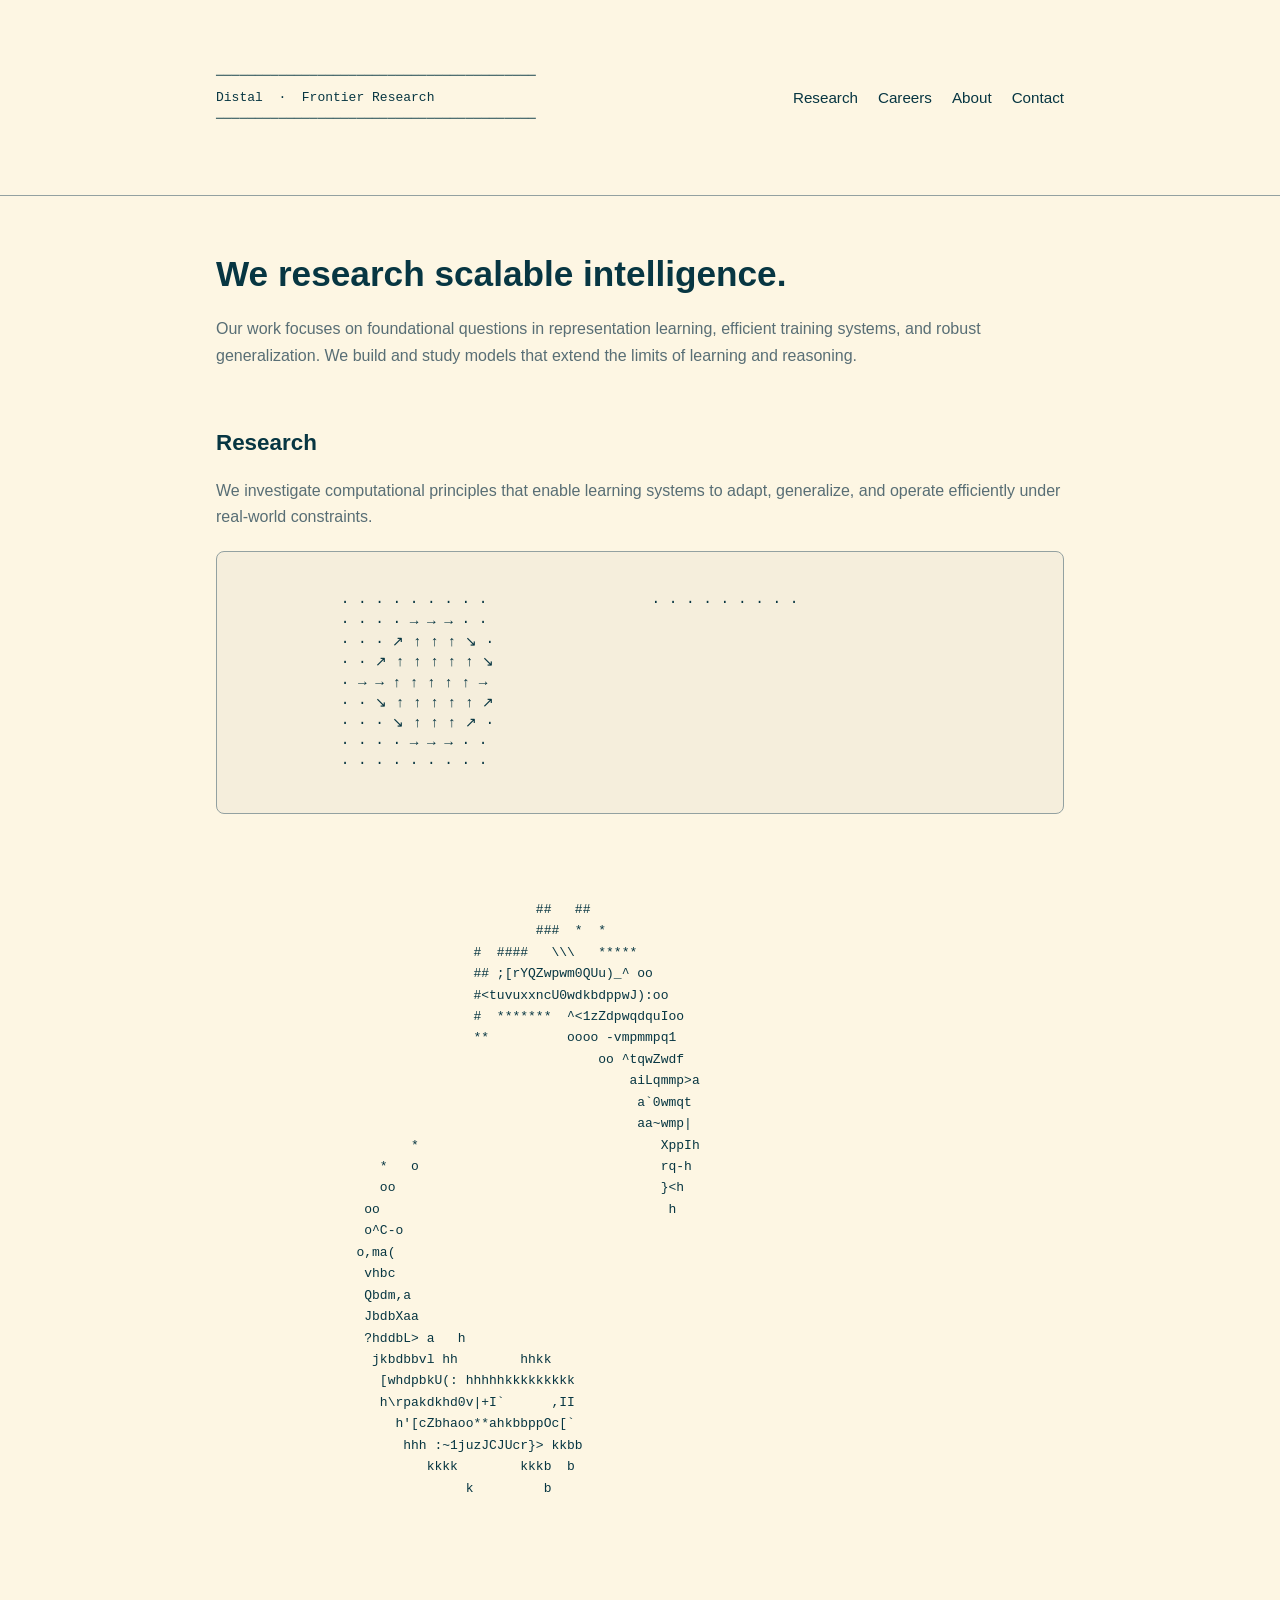
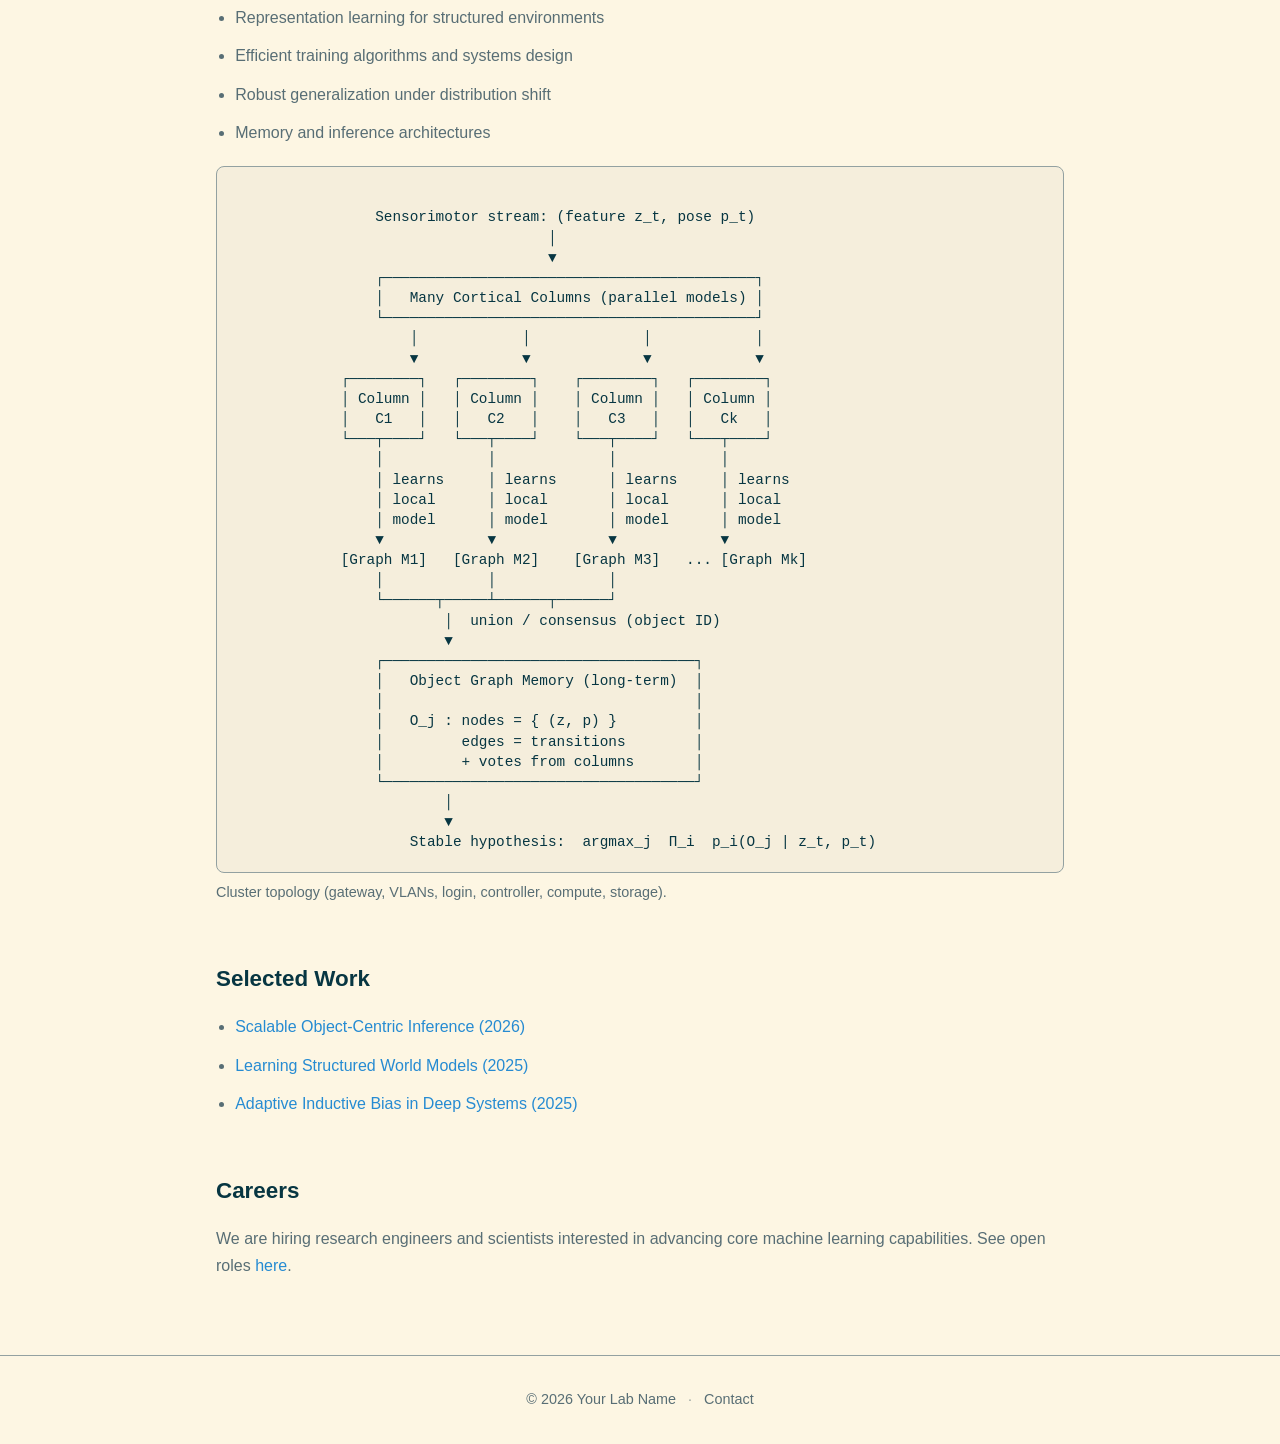
==== public/index.html @ a8e33514 "Initial commit" ====
<!DOCTYPE html>
<html lang="en">
<head>
  <meta charset="UTF-8" />
  <meta name="viewport" content="width=device-width, initial-scale=1.0" />

  <title>Your Lab Name</title>
  <meta name="description" content="We research scalable intelligence and foundational machine learning systems." />

  <!-- Open Graph -->
  <meta property="og:title" content="Your Lab Name" />
  <meta property="og:description" content="Frontier research in scalable intelligence." />
  <meta property="og:type" content="website" />

  <link rel="stylesheet" href="/assets/css/helios.css" />
</head>

<body>
  <a class="skip-link" href="#content">Skip to content</a>

  <header class="site-header">
    <nav class="nav" aria-label="Primary">
      <!-- <a class="brand" href="/" aria-label="Home">
        <strong>Your Lab Name</strong>
      </a> -->
        <pre class="ascii ascii-header" aria-hidden="true"><code>
─────────────────────────────────────────
Distal  ·  Frontier Research
─────────────────────────────────────────
        </code></pre>

      <div class="nav-links">
        <a href="research.html">Research</a>
        <a href="career.html">Careers</a>
        <a href="about.html">About</a>
        <a href="contact.html">Contact</a>
      </div>
    </nav>
  </header>

  <main id="content" class="container">
    <h1>We research scalable intelligence.</h1>

    <p class="lede">
      Our work focuses on foundational questions in representation learning, efficient training
      systems, and robust generalization. We build and study models that extend the limits of
      learning and reasoning.
    </p>

    <section class="section" aria-labelledby="research">
      <h2 id="research">Research</h2>
      <p>
        We investigate computational principles that enable learning systems to adapt, generalize,
        and operate efficiently under real-world constraints.
      </p>

      <figure class="ascii">
        <pre aria-label="Gradient matrix"><code>
            · · · · · · · · ·                   · · · · · · · · ·
            · · · · → → → · ·
            · · · ↗ ↑ ↑ ↑ ↘ ·
            · · ↗ ↑ ↑ ↑ ↑ ↑ ↘
            · → → ↑ ↑ ↑ ↑ ↑ →
            · · ↘ ↑ ↑ ↑ ↑ ↑ ↗
            · · · ↘ ↑ ↑ ↑ ↗ ·
            · · · · → → → · ·
            · · · · · · · · ·
        </code></pre>
      </figure>

      <pre id="ascii-player" class="ascii ascii-anim"></pre>

<script src="/assets/js/ascii-player.js"></script>

      <ul class="list">
        <li>Representation learning for structured environments</li>
        <li>Efficient training algorithms and systems design</li>
        <li>Robust generalization under distribution shift</li>
        <li>Memory and inference architectures</li>
      </ul>

      <figure class="ascii">
        <pre aria-label="Cluster network diagram"><code>
                Sensorimotor stream: (feature z_t, pose p_t)
                                    │
                                    ▼
                ┌───────────────────────────────────────────┐
                │   Many Cortical Columns (parallel models) │
                └───────────────────────────────────────────┘
                    │            │             │            │
                    ▼            ▼             ▼            ▼
            ┌────────┐   ┌────────┐    ┌────────┐   ┌────────┐
            │ Column │   │ Column │    │ Column │   │ Column │
            │   C1   │   │   C2   │    │   C3   │   │   Ck   │
            └───┬────┘   └───┬────┘    └───┬────┘   └───┬────┘
                │            │             │            │
                │ learns     │ learns      │ learns     │ learns
                │ local      │ local       │ local      │ local
                │ model      │ model       │ model      │ model
                ▼            ▼             ▼            ▼
            [Graph M1]   [Graph M2]    [Graph M3]   ... [Graph Mk]
                │            │             │
                └──────┬─────┴──────┬──────┘
                        │  union / consensus (object ID)
                        ▼
                ┌────────────────────────────────────┐
                │   Object Graph Memory (long-term)  │
                │                                    │
                │   O_j : nodes = { (z, p) }         │
                │         edges = transitions        │
                │         + votes from columns       │
                └────────────────────────────────────┘
                        │
                        ▼
                    Stable hypothesis:  argmax_j  Π_i  p_i(O_j | z_t, p_t)        </code></pre>
        <figcaption>Cluster topology (gateway, VLANs, login, controller, compute, storage).</figcaption>
        </figure>
    </section>

    <section class="section" aria-labelledby="work">
      <h2 id="work">Selected Work</h2>

      <ul class="list">
        <li><a href="#">Scalable Object-Centric Inference (2026)</a></li>
        <li><a href="#">Learning Structured World Models (2025)</a></li>
        <li><a href="#">Adaptive Inductive Bias in Deep Systems (2025)</a></li>
      </ul>
    </section>

    <section class="section" aria-labelledby="careers">
      <h2 id="careers">Careers</h2>
      <p>
        We are hiring research engineers and scientists interested in advancing core machine
        learning capabilities. See open roles <a href="/careers/">here</a>.
      </p>
    </section>
  </main>

  <footer class="site-footer">
    <div class="container footer-inner">
      <span>© 2026 Your Lab Name</span>
      <span class="dot" aria-hidden="true">·</span>
      <a href="/contact/">Contact</a>
    </div>
  </footer>
</body>
</html>
---- assets/css/helios.css ----
@import url("./themes/helios/tokens.css");
@import url("./core/base.css");
@import url("./core/layout.css");
@import url("./core/components.css");
@import url("./themes/helios/overrides.css");
@import url("./core/pages/home.css");
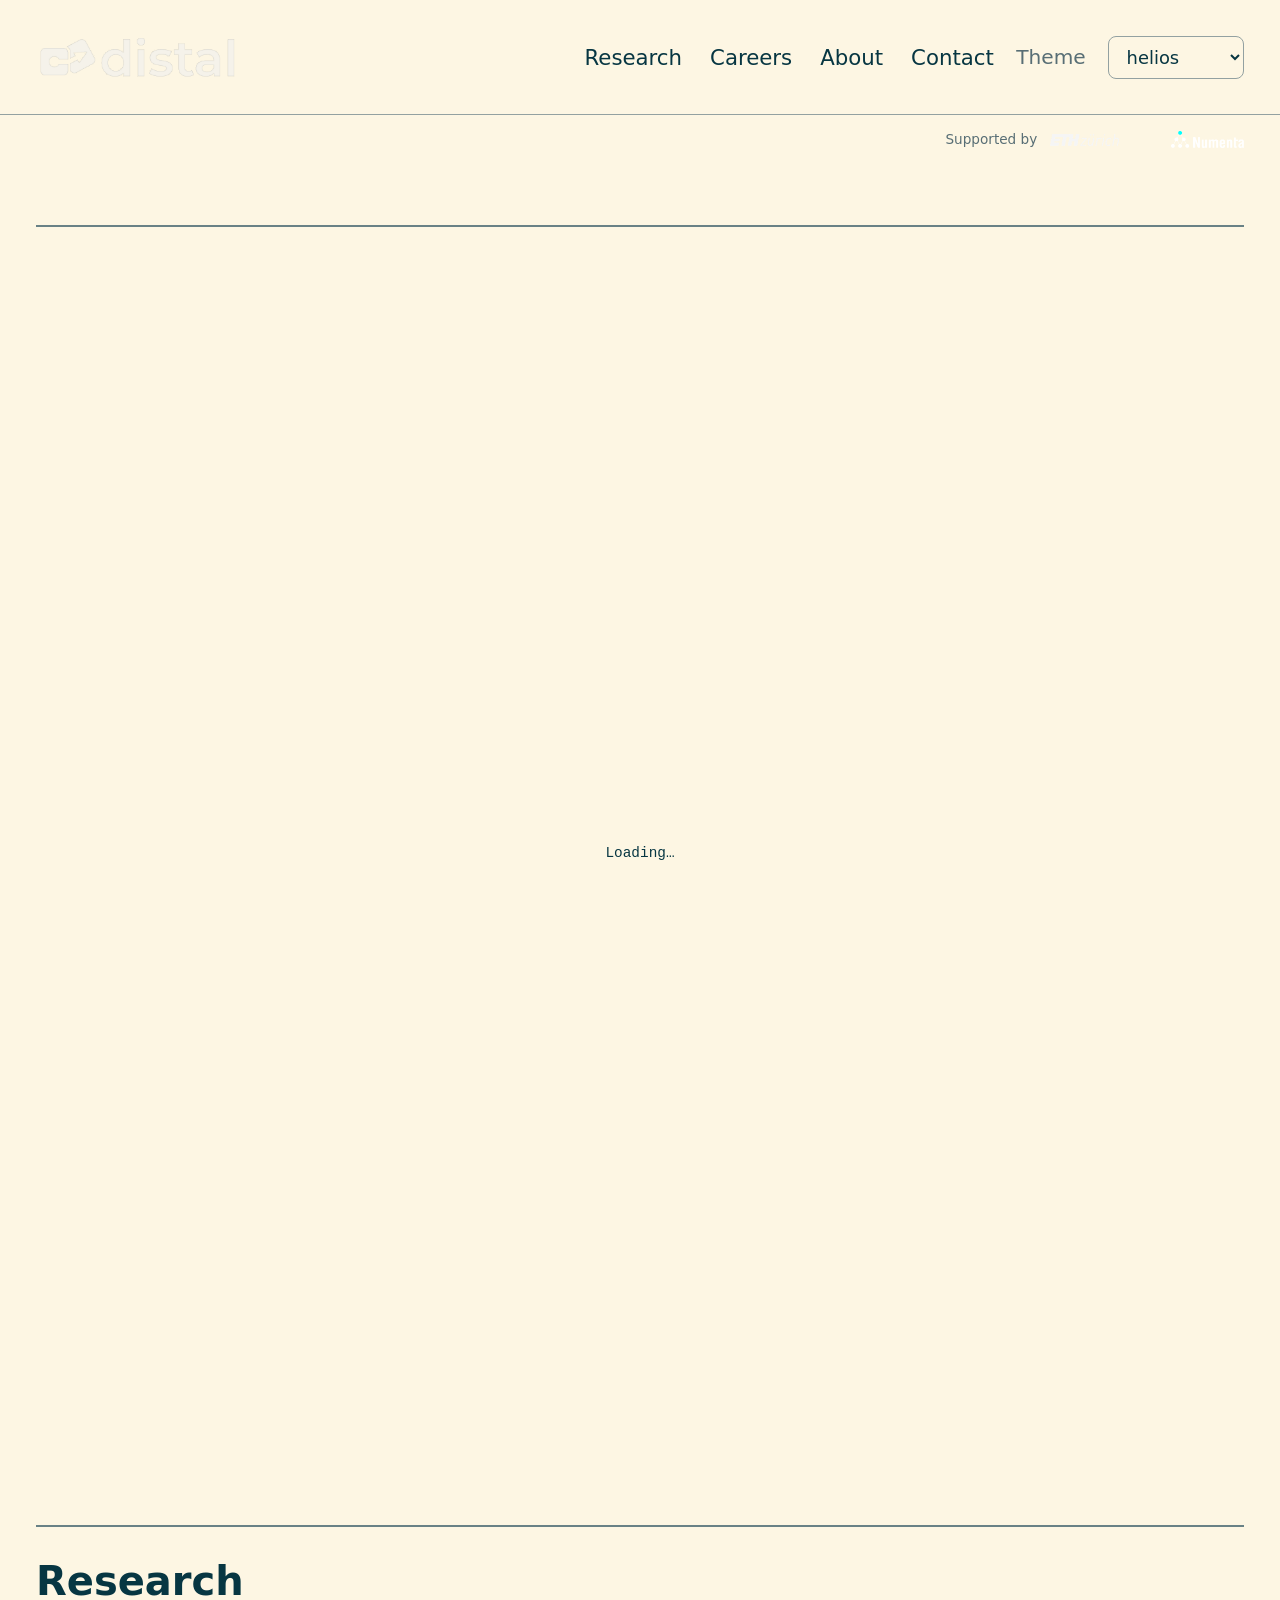
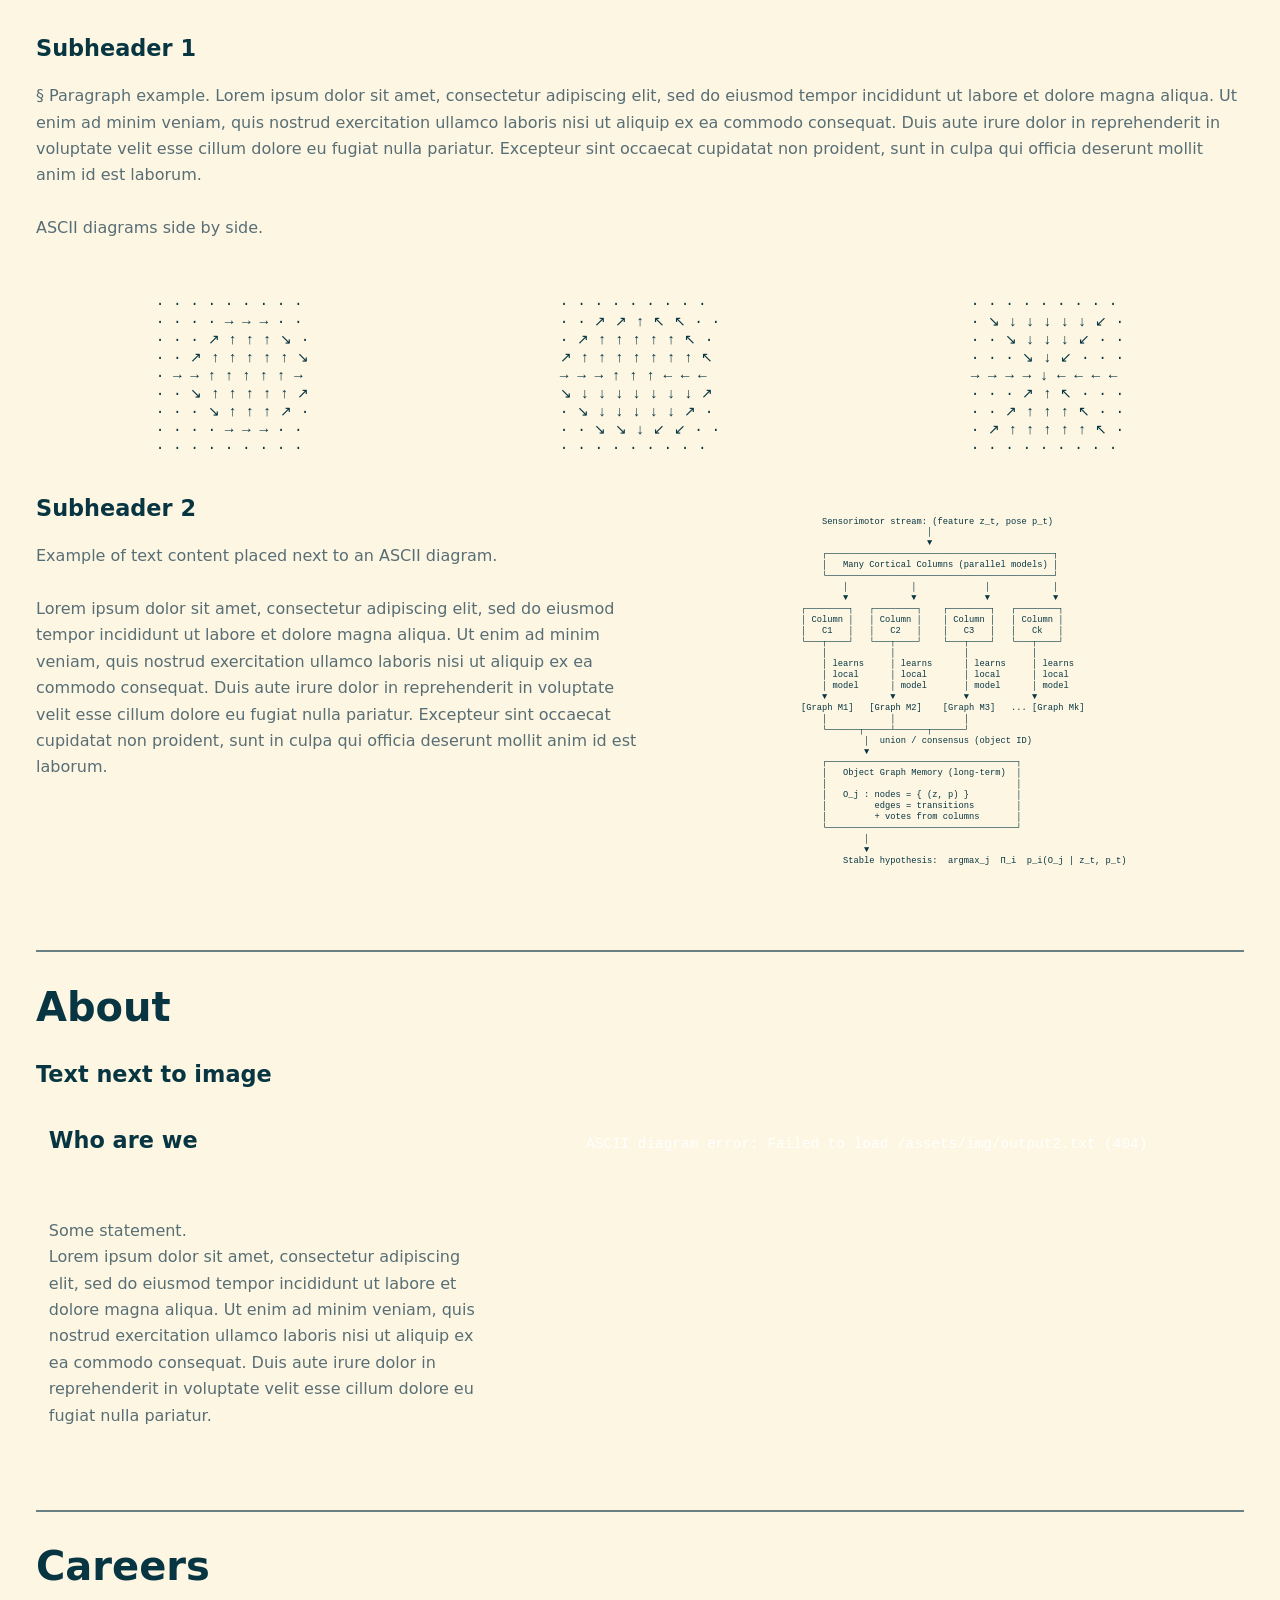
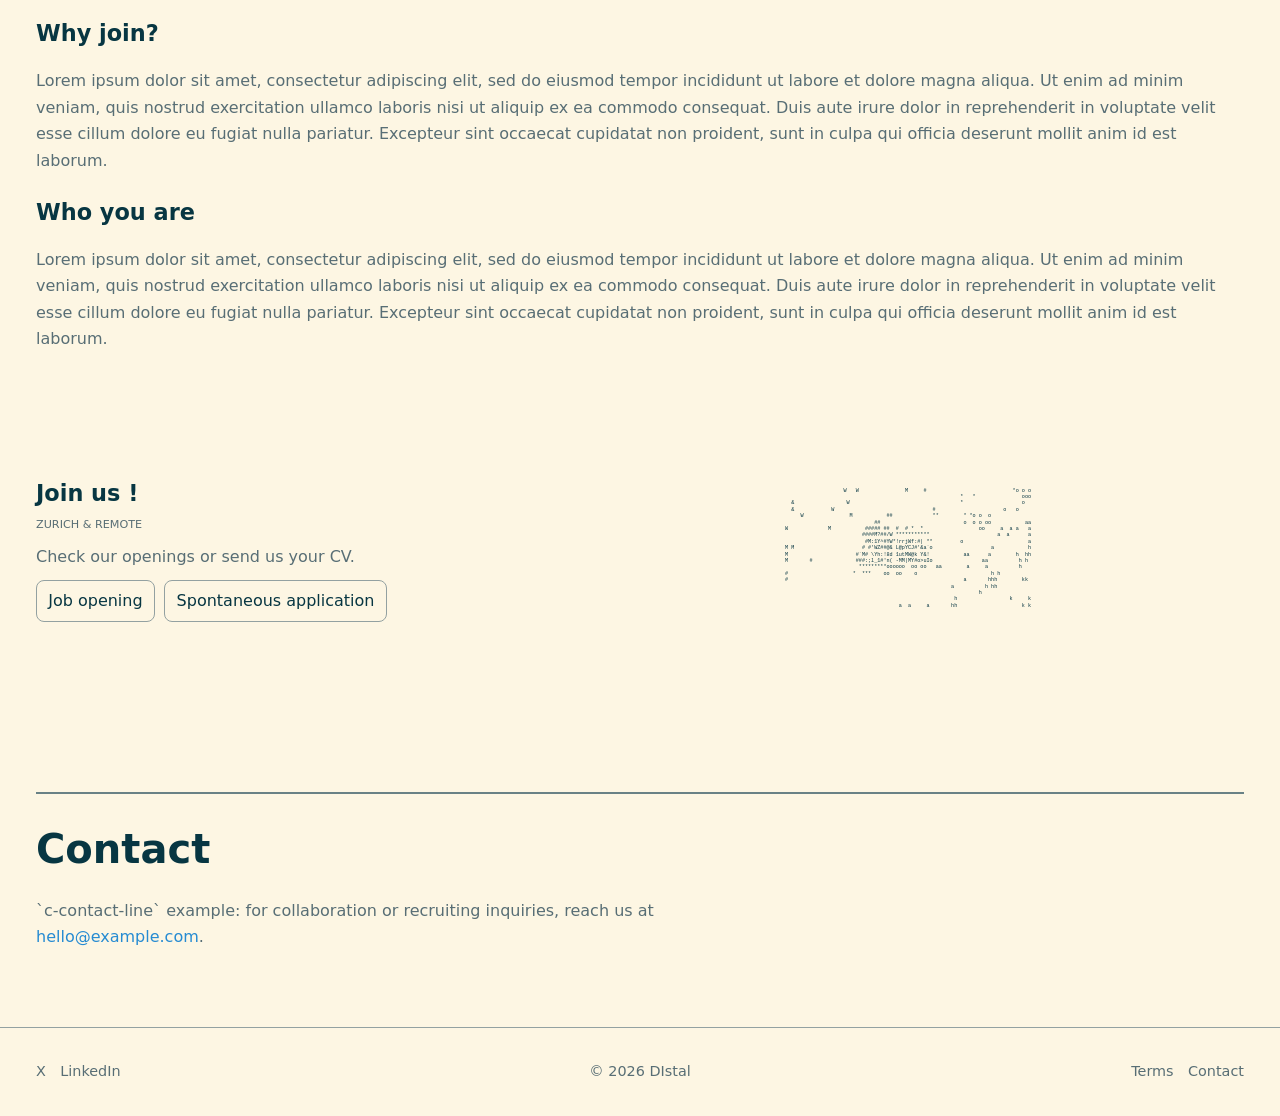
==== commit c5dc08c7: "Ready to populate" ====
--- a/public/index.html
+++ b/public/index.html
@@ -1,86 +1,153 @@
-<!DOCTYPE html>
+
+<!doctype html>
 <html lang="en">
 <head>
-  <meta charset="UTF-8" />
-  <meta name="viewport" content="width=device-width, initial-scale=1.0" />
+  <meta charset="utf-8" />
+  <meta name="viewport" content="width=device-width, initial-scale=1" />
 
   <title>Your Lab Name</title>
-  <meta name="description" content="We research scalable intelligence and foundational machine learning systems." />
-
-  <!-- Open Graph -->
+  <meta name="description" content="Frontier research in scalable intelligence." />
+
   <meta property="og:title" content="Your Lab Name" />
   <meta property="og:description" content="Frontier research in scalable intelligence." />
   <meta property="og:type" content="website" />
-
-  <link rel="stylesheet" href="/assets/css/helios.css" />
+  <link rel="icon" type="image/png" href="/assets/img/logo.png" />
+
+  <!-- Theme entrypoint (swapped by JS) -->
+  <link id="theme-css" rel="stylesheet" href="/assets/css/helios.css" />
 </head>
 
-<body>
+<body class="page page-home">
+  <!-- Scroll progress -->
+  <div id="progress" class="progress" aria-hidden="true"></div>
+
   <a class="skip-link" href="#content">Skip to content</a>
 
   <header class="site-header">
     <nav class="nav" aria-label="Primary">
-      <!-- <a class="brand" href="/" aria-label="Home">
-        <strong>Your Lab Name</strong>
-      </a> -->
-        <pre class="ascii ascii-header" aria-hidden="true"><code>
-─────────────────────────────────────────
-Distal  ·  Frontier Research
-─────────────────────────────────────────
-        </code></pre>
-
-      <div class="nav-links">
-        <a href="research.html">Research</a>
-        <a href="career.html">Careers</a>
-        <a href="about.html">About</a>
-        <a href="contact.html">Contact</a>
+      <a class="brand" href="./index.html" aria-label="Home">
+        <img class="brand-logo" src="/assets/img/name_logo.png" alt="Your Lab Name" />
+      </a>
+
+      <button class="nav-toggle" type="button" aria-expanded="false" aria-label="Toggle menu">
+        <span class="nav-toggle-icon" aria-hidden="true"></span>
+      </button>
+
+      <div class="nav-actions">
+        <div class="nav-links">
+          <a href="#research">Research</a>
+          <a href="#careers">Careers</a>
+          <a href="#about">About</a>
+          <a href="#contact">Contact</a>
+        </div>
+
+        <!-- Theme toggle -->
+        <label class="theme-label" for="theme-select">Theme</label>
+        <select id="theme-select" class="theme-select" aria-label="Select theme">
+          <option value="retro">retro</option>
+          <option value="modern">modern</option>
+          <option value="terminal">terminal</option>
+          <option value="academic">academic</option>
+          <option value="brutalist">brutalist</option>
+          <option value="noir">noir</option>
+          <option value="helios">helios</option>
+          <option value="nord">nord</option>
+        </select>
       </div>
     </nav>
   </header>
 
   <main id="content" class="container">
-    <h1>We research scalable intelligence.</h1>
-
-    <p class="lede">
-      Our work focuses on foundational questions in representation learning, efficient training
-      systems, and robust generalization. We build and study models that extend the limits of
-      learning and reasoning.
-    </p>
+    <section class="section c-support-banner" aria-label="Supporters">
+      <p>Supported by</p>
+      <div class="c-logo-row">
+        <img class="c-logo-item" src="/assets/img/ethz-logo.png" alt="ETH Zurich" />
+        <img class="c-logo-item" src="/assets/img/numenta-logo.png" alt="Numenta" />
+      </div>
+    </section>
+
+    <section class="section" aria-label="ASCII animation">
+      <pre
+        id="ascii-player"
+        class="c-ascii-anim"
+        aria-label="ASCII animation"
+        data-ascii-player
+        data-crop-trim="true"
+        data-frame-path="/assets/animation/ascii/"
+        data-prefix="frame_"
+        data-ext=".txt"
+        data-pad="4"
+        data-start="1"
+        data-total="300"
+        data-fps="30"
+        data-preload="true"
+      ><code>Loading…</code></pre>
+    </section>
 
     <section class="section" aria-labelledby="research">
       <h2 id="research">Research</h2>
-      <p>
-        We investigate computational principles that enable learning systems to adapt, generalize,
-        and operate efficiently under real-world constraints.
+      <h3 id="research">Subheader 1</h3>
+      <p>§
+        Paragraph example. Lorem ipsum dolor sit amet, consectetur adipiscing elit, sed do eiusmod tempor incididunt ut labore et dolore magna aliqua. Ut enim ad minim veniam, quis nostrud exercitation ullamco laboris nisi ut aliquip ex ea commodo consequat. Duis aute irure dolor in reprehenderit in voluptate velit esse cillum dolore eu fugiat nulla pariatur. Excepteur sint occaecat cupidatat non proident, sunt in culpa qui officia deserunt mollit anim id est laborum.
+        <br>
+        <br>
+        ASCII diagrams side by side.
       </p>
 
-      <figure class="ascii">
-        <pre aria-label="Gradient matrix"><code>
-            · · · · · · · · ·                   · · · · · · · · ·
-            · · · · → → → · ·
-            · · · ↗ ↑ ↑ ↑ ↘ ·
-            · · ↗ ↑ ↑ ↑ ↑ ↑ ↘
-            · → → ↑ ↑ ↑ ↑ ↑ →
-            · · ↘ ↑ ↑ ↑ ↑ ↑ ↗
-            · · · ↘ ↑ ↑ ↑ ↗ ·
-            · · · · → → → · ·
-            · · · · · · · · ·
-        </code></pre>
-      </figure>
-
-      <pre id="ascii-player" class="ascii ascii-anim"></pre>
-
-<script src="/assets/js/ascii-player.js"></script>
-
-      <ul class="list">
-        <li>Representation learning for structured environments</li>
-        <li>Efficient training algorithms and systems design</li>
-        <li>Robust generalization under distribution shift</li>
-        <li>Memory and inference architectures</li>
-      </ul>
-
-      <figure class="ascii">
-        <pre aria-label="Cluster network diagram"><code>
+      <div class="c-graph-grid" role="list" aria-label="Gradient matrices">
+        <figure class="c-ascii-graph" role="listitem">
+          <pre aria-label="Gradient matrix 1"><code>
+· · · · · · · · ·
+· · · · → → → · ·
+· · · ↗ ↑ ↑ ↑ ↘ ·
+· · ↗ ↑ ↑ ↑ ↑ ↑ ↘
+· → → ↑ ↑ ↑ ↑ ↑ →
+· · ↘ ↑ ↑ ↑ ↑ ↑ ↗
+· · · ↘ ↑ ↑ ↑ ↗ ·
+· · · · → → → · ·
+· · · · · · · · ·
+          </code></pre>
+        </figure>
+        <figure class="c-ascii-graph" role="listitem">
+          <pre aria-label="Gradient matrix 2"><code>
+· · · · · · · · ·
+· · ↗ ↗ ↑ ↖ ↖ · ·
+· ↗ ↑ ↑ ↑ ↑ ↑ ↖ ·
+↗ ↑ ↑ ↑ ↑ ↑ ↑ ↑ ↖
+→ → → ↑ ↑ ↑ ← ← ←
+↘ ↓ ↓ ↓ ↓ ↓ ↓ ↓ ↗
+· ↘ ↓ ↓ ↓ ↓ ↓ ↗ ·
+· · ↘ ↘ ↓ ↙ ↙ · ·
+· · · · · · · · ·
+          </code></pre>
+        </figure>
+        <figure class="c-ascii-graph" role="listitem">
+          <pre aria-label="Gradient matrix 3"><code>
+· · · · · · · · ·
+· ↘ ↓ ↓ ↓ ↓ ↓ ↙ ·
+· · ↘ ↓ ↓ ↓ ↙ · ·
+· · · ↘ ↓ ↙ · · ·
+→ → → → ↓ ← ← ← ←
+· · · ↗ ↑ ↖ · · ·
+· · ↗ ↑ ↑ ↑ ↖ · ·
+· ↗ ↑ ↑ ↑ ↑ ↑ ↖ ·
+· · · · · · · · ·
+          </code></pre>
+        </figure>
+      </div>
+
+      <div class="c-text-diagram">
+        <div>
+          <h3>Subheader 2</h3>
+          <p>
+          Example of text content placed next to an ASCII diagram.<br>
+          <br>
+          Lorem ipsum dolor sit amet, consectetur adipiscing elit, sed do eiusmod tempor incididunt ut labore et dolore magna aliqua. Ut enim ad minim veniam, quis nostrud exercitation ullamco laboris nisi ut aliquip ex ea commodo consequat. Duis aute irure dolor in reprehenderit in voluptate velit esse cillum dolore eu fugiat nulla pariatur. Excepteur sint occaecat cupidatat non proident, sunt in culpa qui officia deserunt mollit anim id est laborum.
+        </p>
+        </div>
+
+        <figure class="c-ascii-graph">
+          <pre aria-label="TBS diagram"><code>
                 Sensorimotor stream: (feature z_t, pose p_t)
                                     │
                                     ▼
@@ -113,35 +180,93 @@
                         │
                         ▼
                     Stable hypothesis:  argmax_j  Π_i  p_i(O_j | z_t, p_t)        </code></pre>
-        <figcaption>Cluster topology (gateway, VLANs, login, controller, compute, storage).</figcaption>
-        </figure>
-    </section>
-
-    <section class="section" aria-labelledby="work">
-      <h2 id="work">Selected Work</h2>
-
-      <ul class="list">
-        <li><a href="#">Scalable Object-Centric Inference (2026)</a></li>
-        <li><a href="#">Learning Structured World Models (2025)</a></li>
-        <li><a href="#">Adaptive Inductive Bias in Deep Systems (2025)</a></li>
-      </ul>
+        </figure>
+      </div>
+    </section>
+
+    <section class="section" aria-labelledby="about">
+      <h2 id="about">About</h2>
+      <h3>Text next to image</h3>
+      <div class="c-statement-image">
+        <div class="c-statement">
+          <h3>Who are we</h3>
+          <p>
+            <br>
+            <br>
+            Some statement.<br>
+            Lorem ipsum dolor sit amet, consectetur adipiscing elit, sed do eiusmod tempor incididunt ut labore et dolore magna aliqua. Ut enim ad minim veniam, quis nostrud exercitation ullamco laboris nisi ut aliquip ex ea commodo consequat. Duis aute irure dolor in reprehenderit in voluptate velit esse cillum dolore eu fugiat nulla pariatur.
+
+          </p>
+        </div>
+        <figure class="c-ascii-graph c-ascii-graph-large">
+          <pre aria-label="Large ASCII diagram from output2.txt" data-ascii-src="/assets/img/output2.txt"><code>Loading large ASCII diagram…</code></pre>
+        </figure>
+      </div>
     </section>
 
     <section class="section" aria-labelledby="careers">
       <h2 id="careers">Careers</h2>
+      <h3 id="careers">Why join?</h3>
       <p>
-        We are hiring research engineers and scientists interested in advancing core machine
-        learning capabilities. See open roles <a href="/careers/">here</a>.
+          Lorem ipsum dolor sit amet, consectetur adipiscing elit, sed do eiusmod tempor incididunt ut labore et dolore magna aliqua. Ut enim ad minim veniam, quis nostrud exercitation ullamco laboris nisi ut aliquip ex ea commodo consequat. Duis aute irure dolor in reprehenderit in voluptate velit esse cillum dolore eu fugiat nulla pariatur. Excepteur sint occaecat cupidatat non proident, sunt in culpa qui officia deserunt mollit anim id est laborum.
+        </p>
+      <h3 id="careers">Who you are</h3>
+      <p>
+          Lorem ipsum dolor sit amet, consectetur adipiscing elit, sed do eiusmod tempor incididunt ut labore et dolore magna aliqua. Ut enim ad minim veniam, quis nostrud exercitation ullamco laboris nisi ut aliquip ex ea commodo consequat. Duis aute irure dolor in reprehenderit in voluptate velit esse cillum dolore eu fugiat nulla pariatur. Excepteur sint occaecat cupidatat non proident, sunt in culpa qui officia deserunt mollit anim id est laborum.
+        </p>
+      <div class="c-cta-card">
+        <pre
+          class="c-ascii-anim"
+          aria-label="ASCII animation preview"
+          data-ascii-player
+          data-frame-path="/assets/animation/ascii/"
+          data-prefix="frame_"
+          data-ext=".txt"
+          data-pad="4"
+          data-start="1"
+          data-total="46"
+          data-fps="18"
+          data-preload="true"
+        ><code>Loading…</code></pre>
+
+        <div class="c-cta-content">
+          <h3>Join us !</h3>
+          <p class="c-subtext">ZURICH &amp; REMOTE</p>
+          <p>
+            Check our openings or send us your CV.
+          </p>
+          <div class="c-cta-actions">
+            <a class="btn" href="./careers.html">Job opening</a>
+            <a class="btn btn-ghost" href="mailto:hello@example.com?subject=Spontaneous%20application">Spontaneous application</a>
+          </div>
+        </div>
+      </div>
+    </section>
+
+    <section class="section" aria-labelledby="contact">
+      <h2 id="contact">Contact</h2>
+      <p class="c-contact-line">
+        `c-contact-line` example:
+        for collaboration or recruiting inquiries, reach us at
+        <a href="mailto:hello@example.com">hello@example.com</a>.
       </p>
     </section>
   </main>
 
   <footer class="site-footer">
     <div class="container footer-inner">
-      <span>© 2026 Your Lab Name</span>
-      <span class="dot" aria-hidden="true">·</span>
-      <a href="/contact/">Contact</a>
+      <div class="footer-left">
+        <a href="https://x.com" target="_blank" rel="noopener noreferrer">X</a>
+        <a href="https://www.linkedin.com" target="_blank" rel="noopener noreferrer">LinkedIn</a>
+      </div>
+      <div class="footer-center">© 2026 DIstal</div>
+      <div class="footer-right">
+        <a href="#">Terms</a>
+        <a href="#contact">Contact</a>
+      </div>
     </div>
   </footer>
+
+  <script src="/assets/js/main.js" defer></script>
 </body>
-</html>+</html>
--- a/assets/css/helios.css
+++ b/assets/css/helios.css
@@ -2,5 +2,5 @@
 @import url("./core/base.css");
 @import url("./core/layout.css");
 @import url("./core/components.css");
-@import url("./themes/helios/overrides.css");
-@import url("./core/pages/home.css");+@import url("./themes/helios/override.css");
+@import url("./pages/home.css");
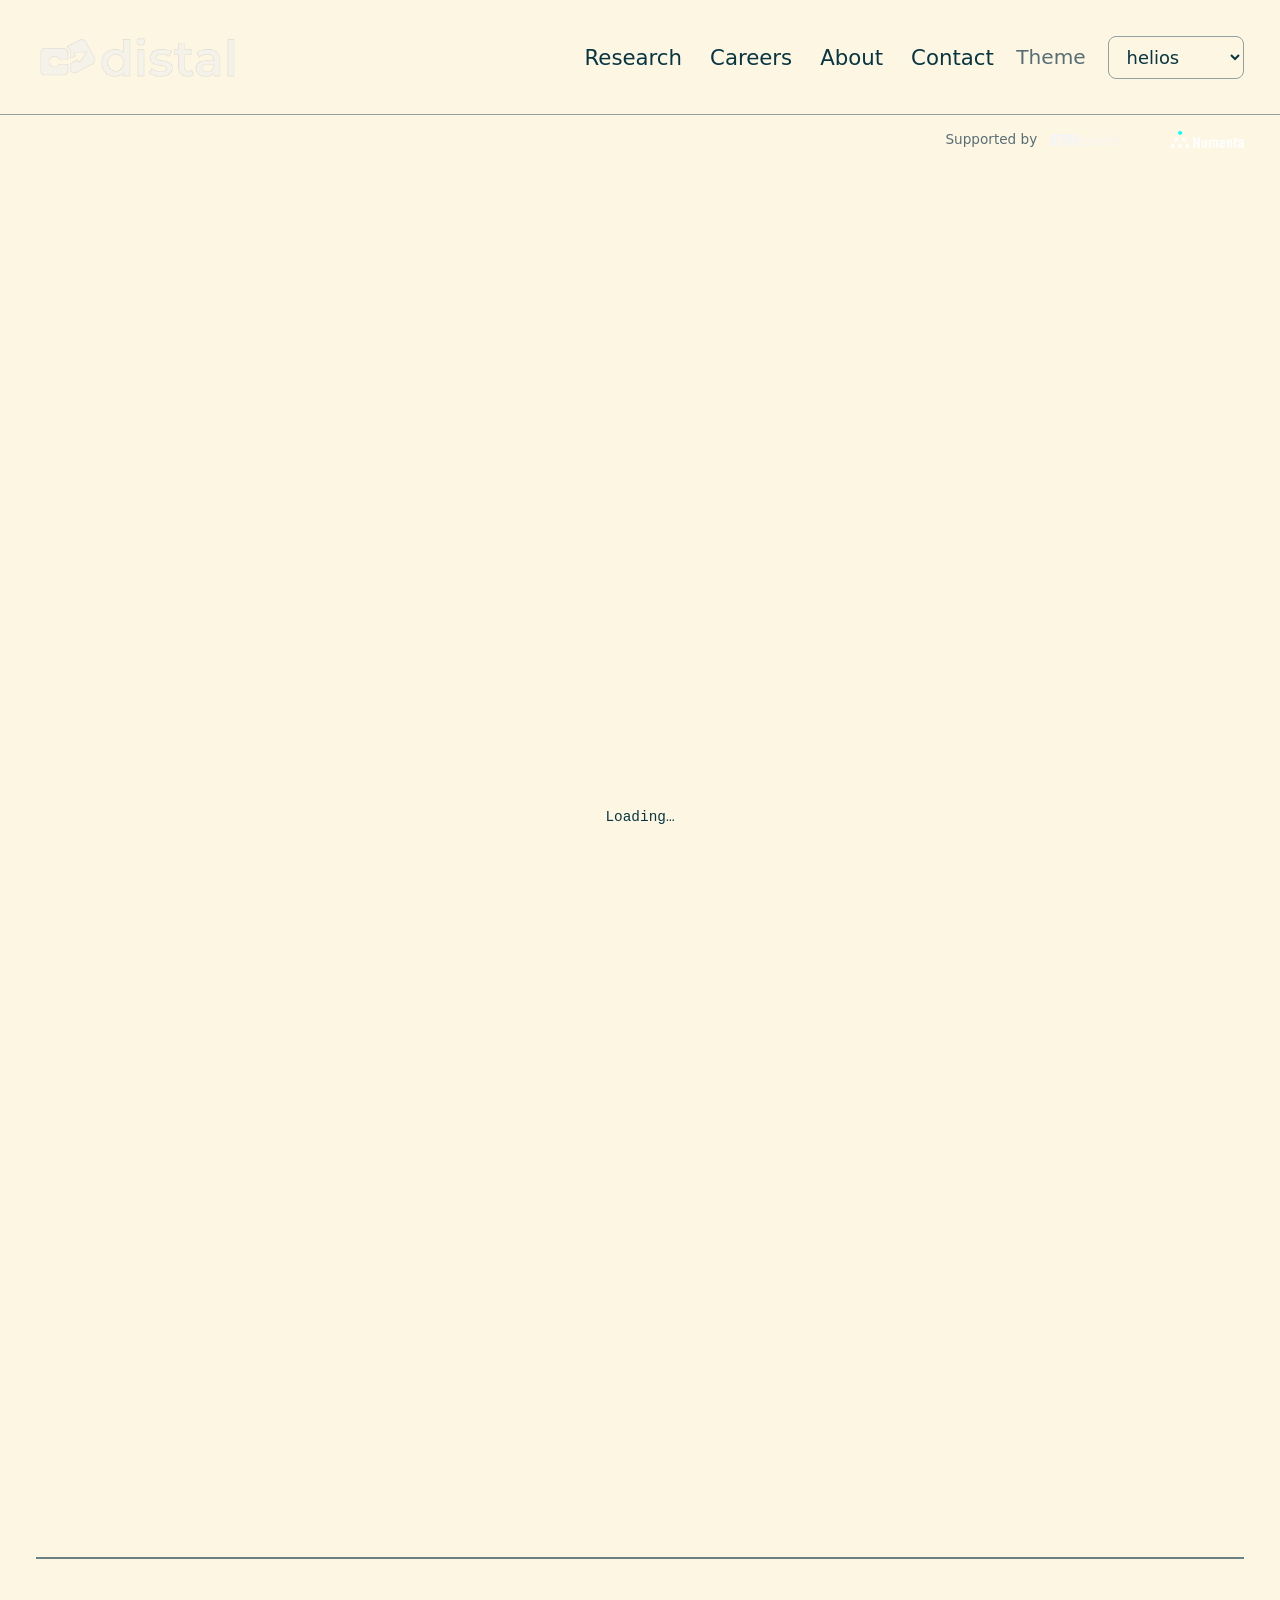
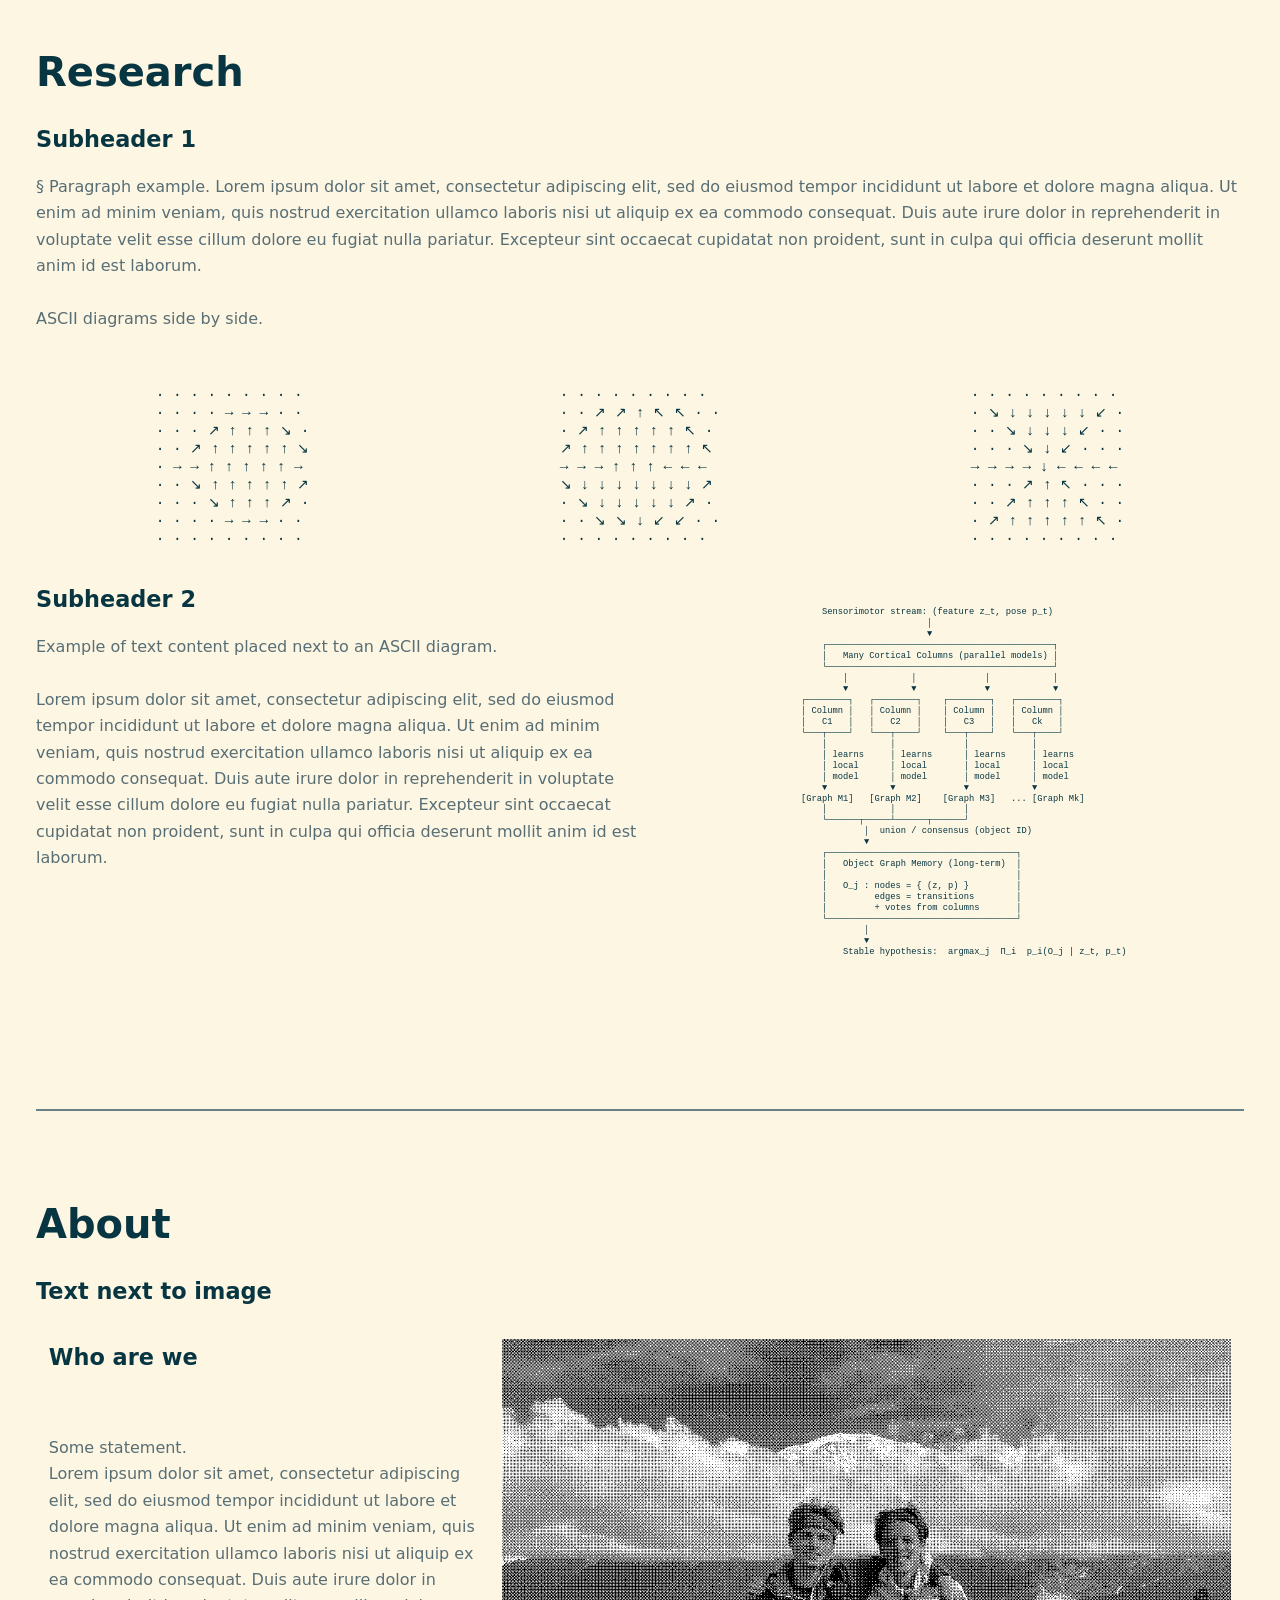
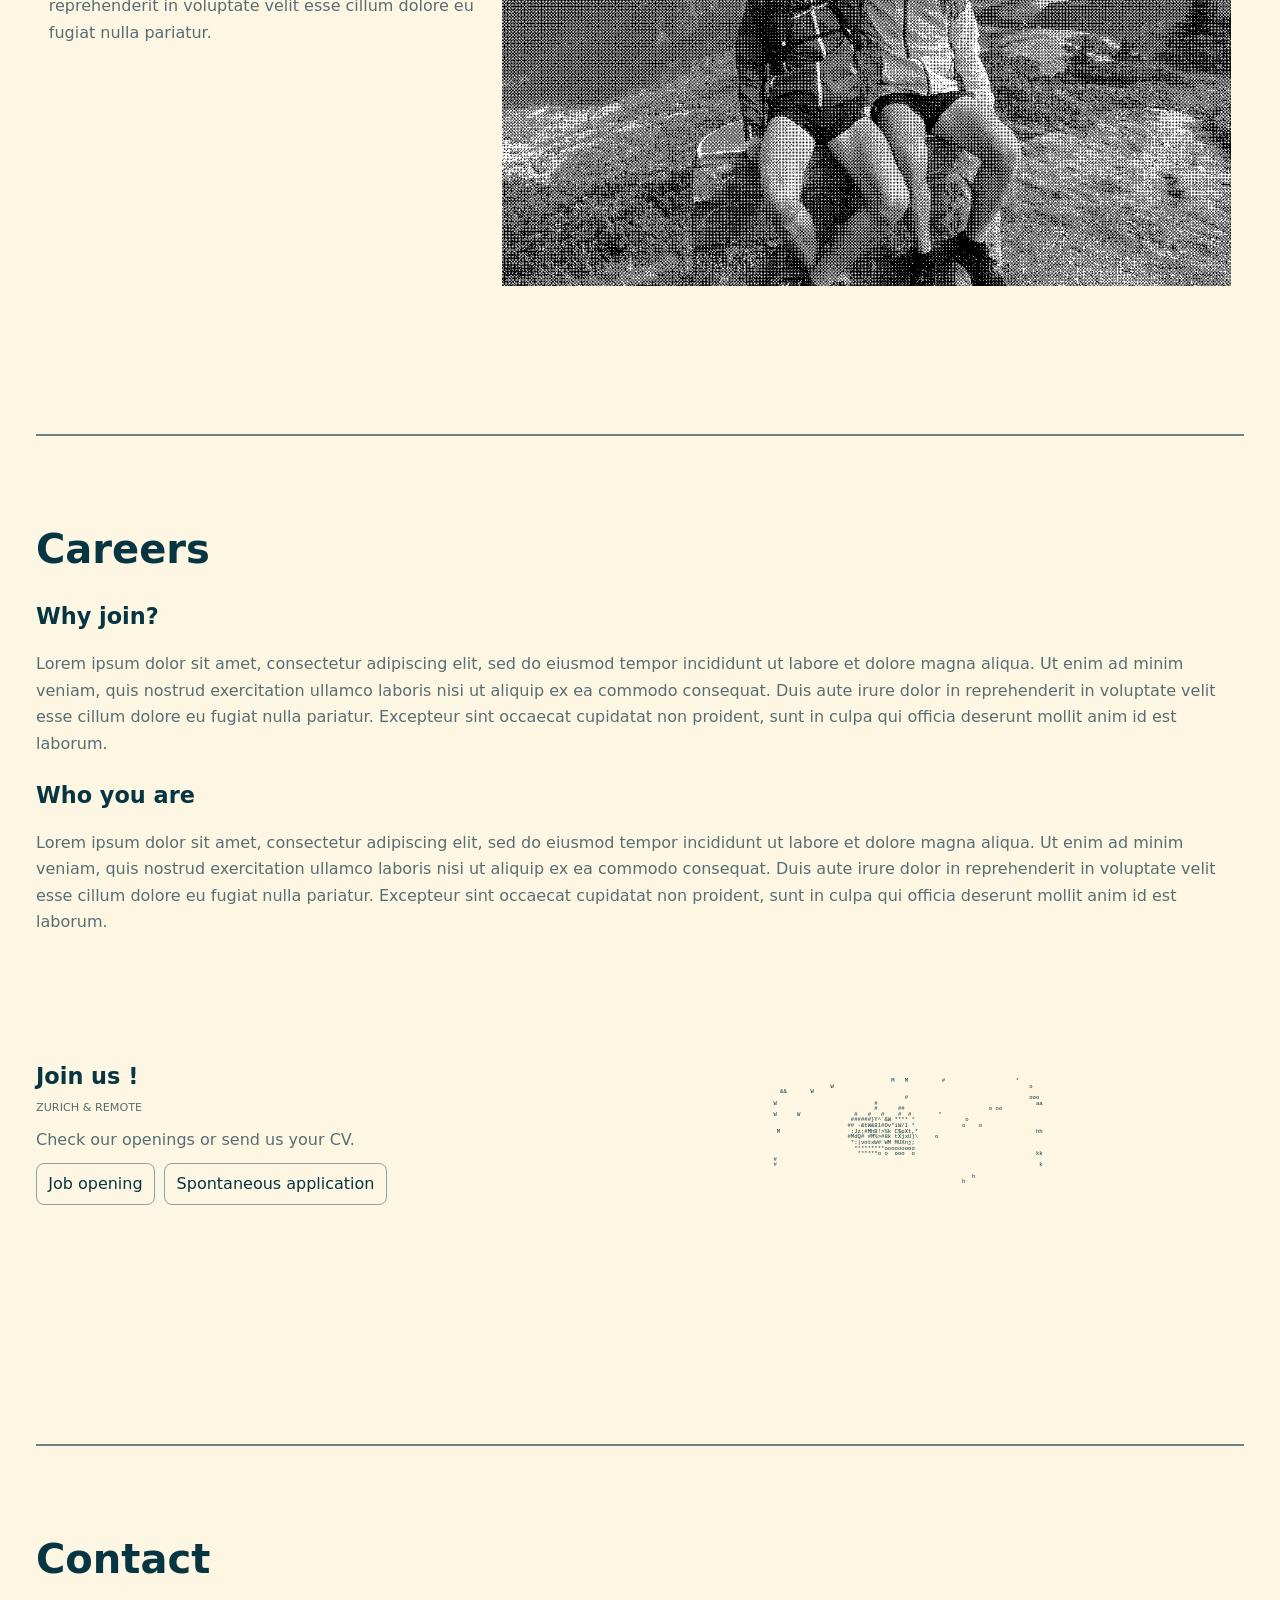
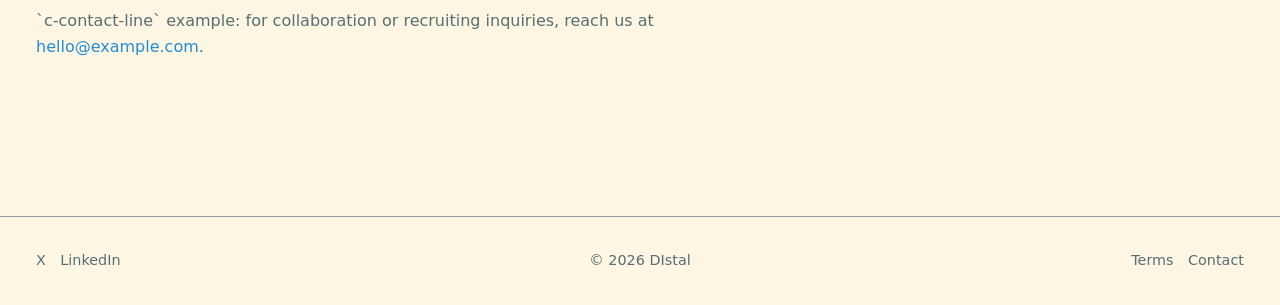
==== commit 1885cc1a: "Fixed animation frame, kicker padding" ====
--- a/public/index.html
+++ b/public/index.html
@@ -198,8 +198,14 @@
 
           </p>
         </div>
-        <figure class="c-ascii-graph c-ascii-graph-large">
-          <pre aria-label="Large ASCII diagram from output2.txt" data-ascii-src="/assets/img/output2.txt"><code>Loading large ASCII diagram…</code></pre>
+        <figure class="c-ascii-graph c-ascii-graph-large c-about-image">
+          <img
+            class="c-large-ascii-image"
+            src="/assets/img/output.png"
+            alt="About section illustration"
+            loading="lazy"
+            decoding="async"
+          />
         </figure>
       </div>
     </section>
@@ -266,7 +272,14 @@
       </div>
     </div>
   </footer>
-
+  <script src="/assets/js/core/runtime.js" defer></script>
+  <script src="/assets/js/features/theme.js" defer></script>
+  <script src="/assets/js/features/nav.js" defer></script>
+  <script src="/assets/js/features/progress.js" defer></script>
+  <script src="/assets/js/features/sections.js" defer></script>
+  <script src="/assets/js/features/ascii-static.js" defer></script>
+  <script src="/assets/js/features/ascii-inline.js" defer></script>
+  <script src="/assets/js/features/ascii-player.js" defer></script>
   <script src="/assets/js/main.js" defer></script>
 </body>
 </html>
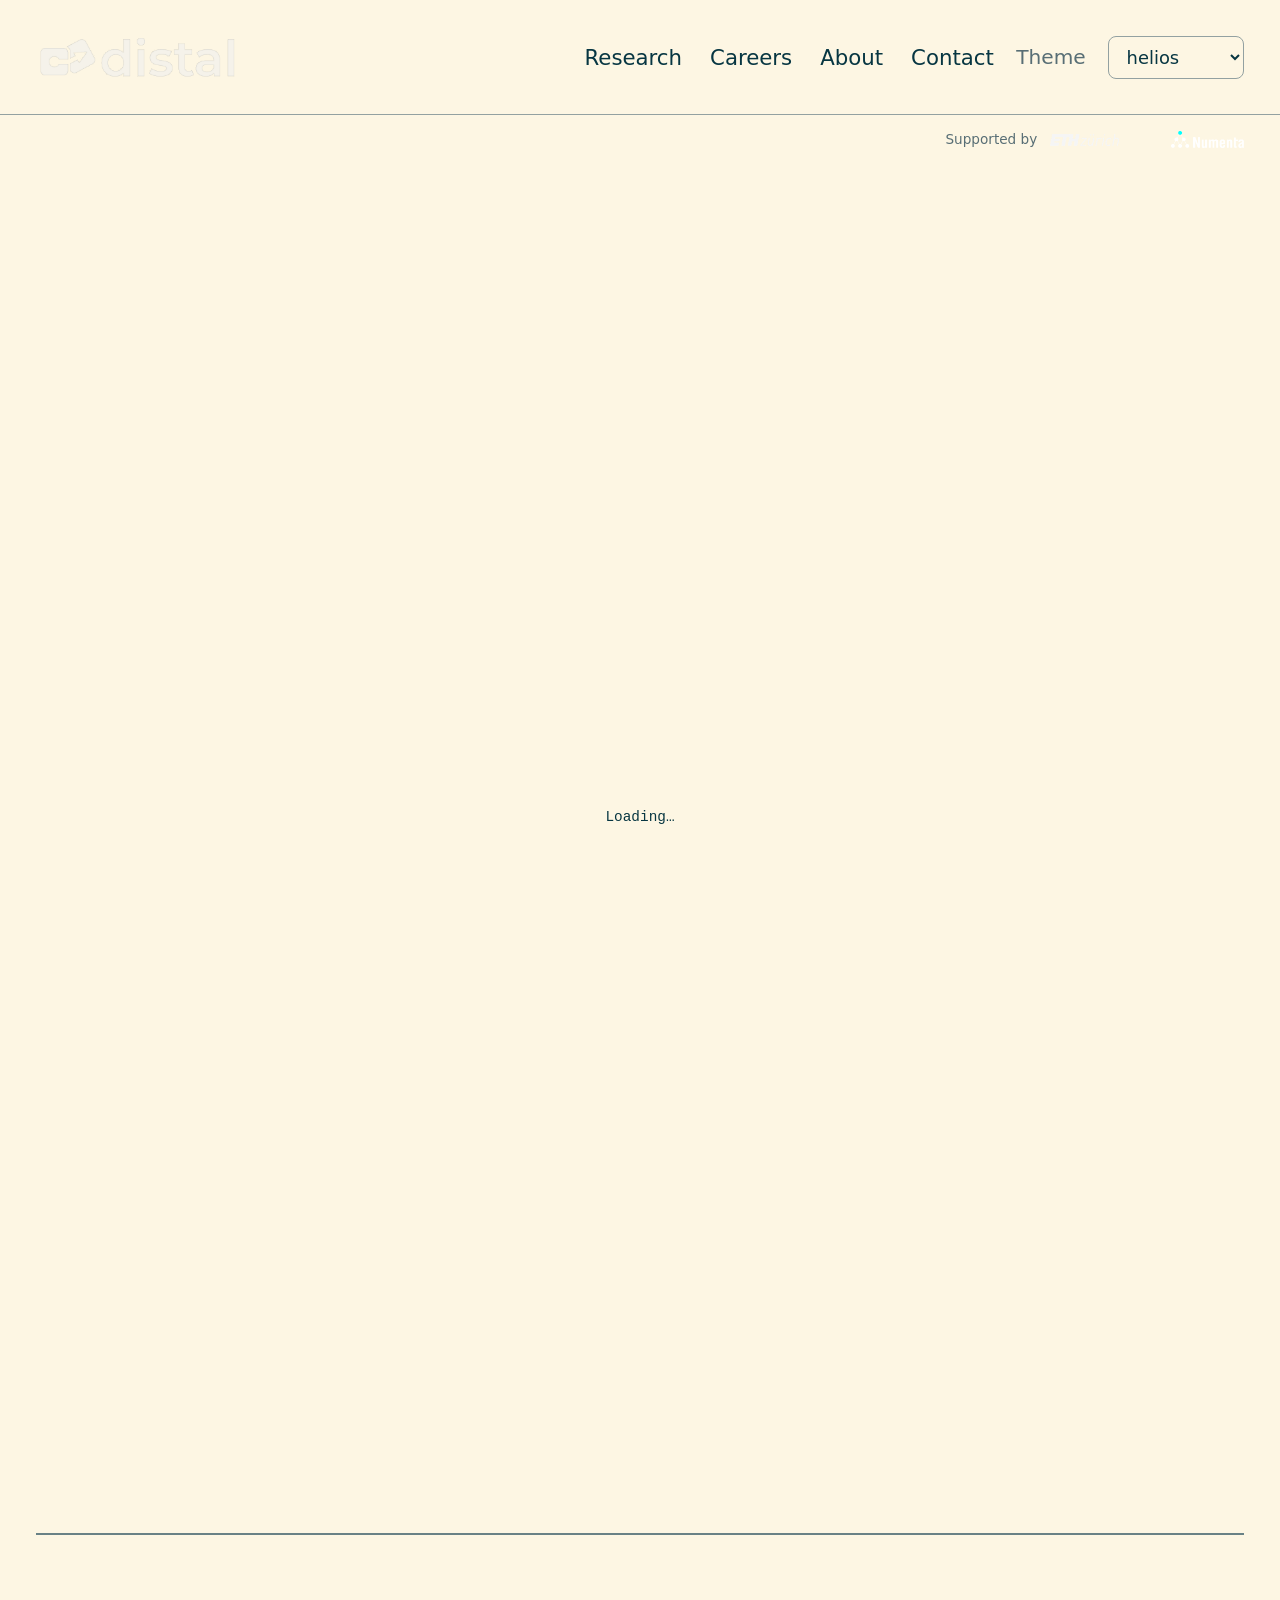
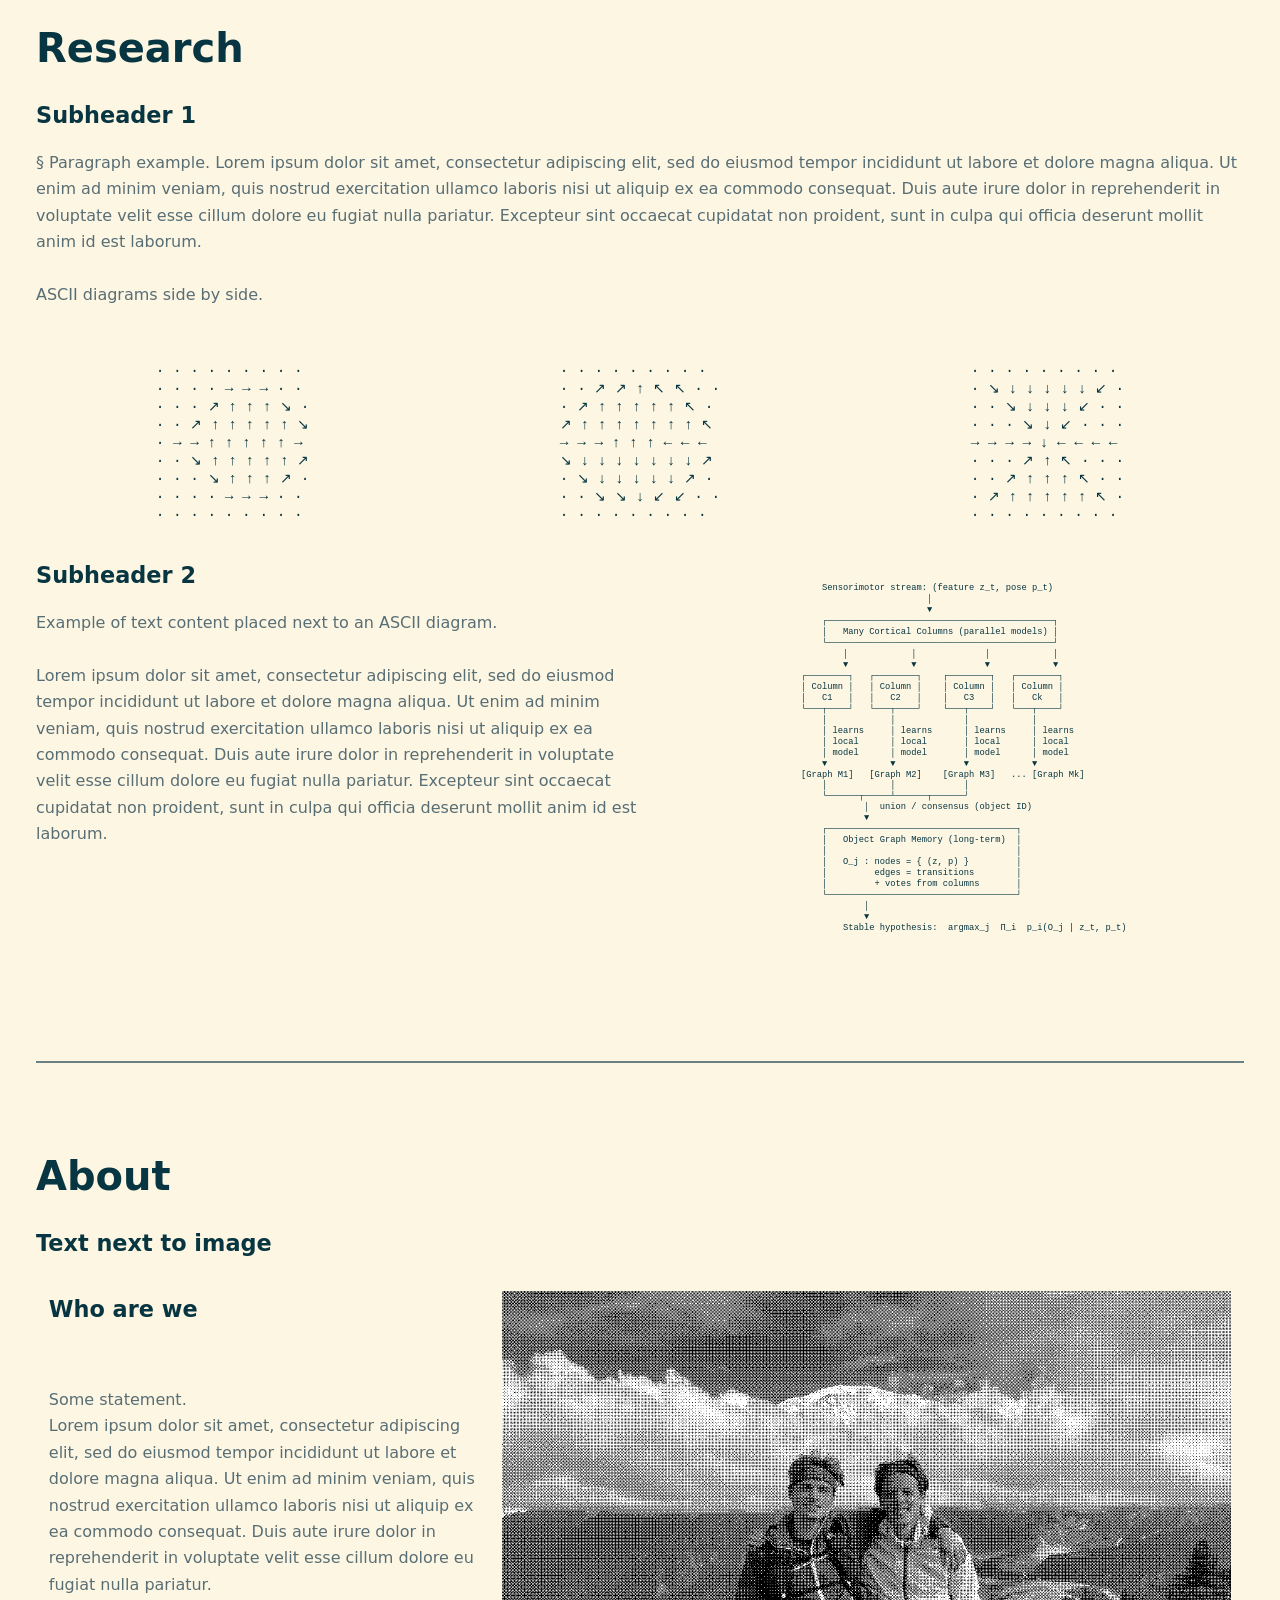
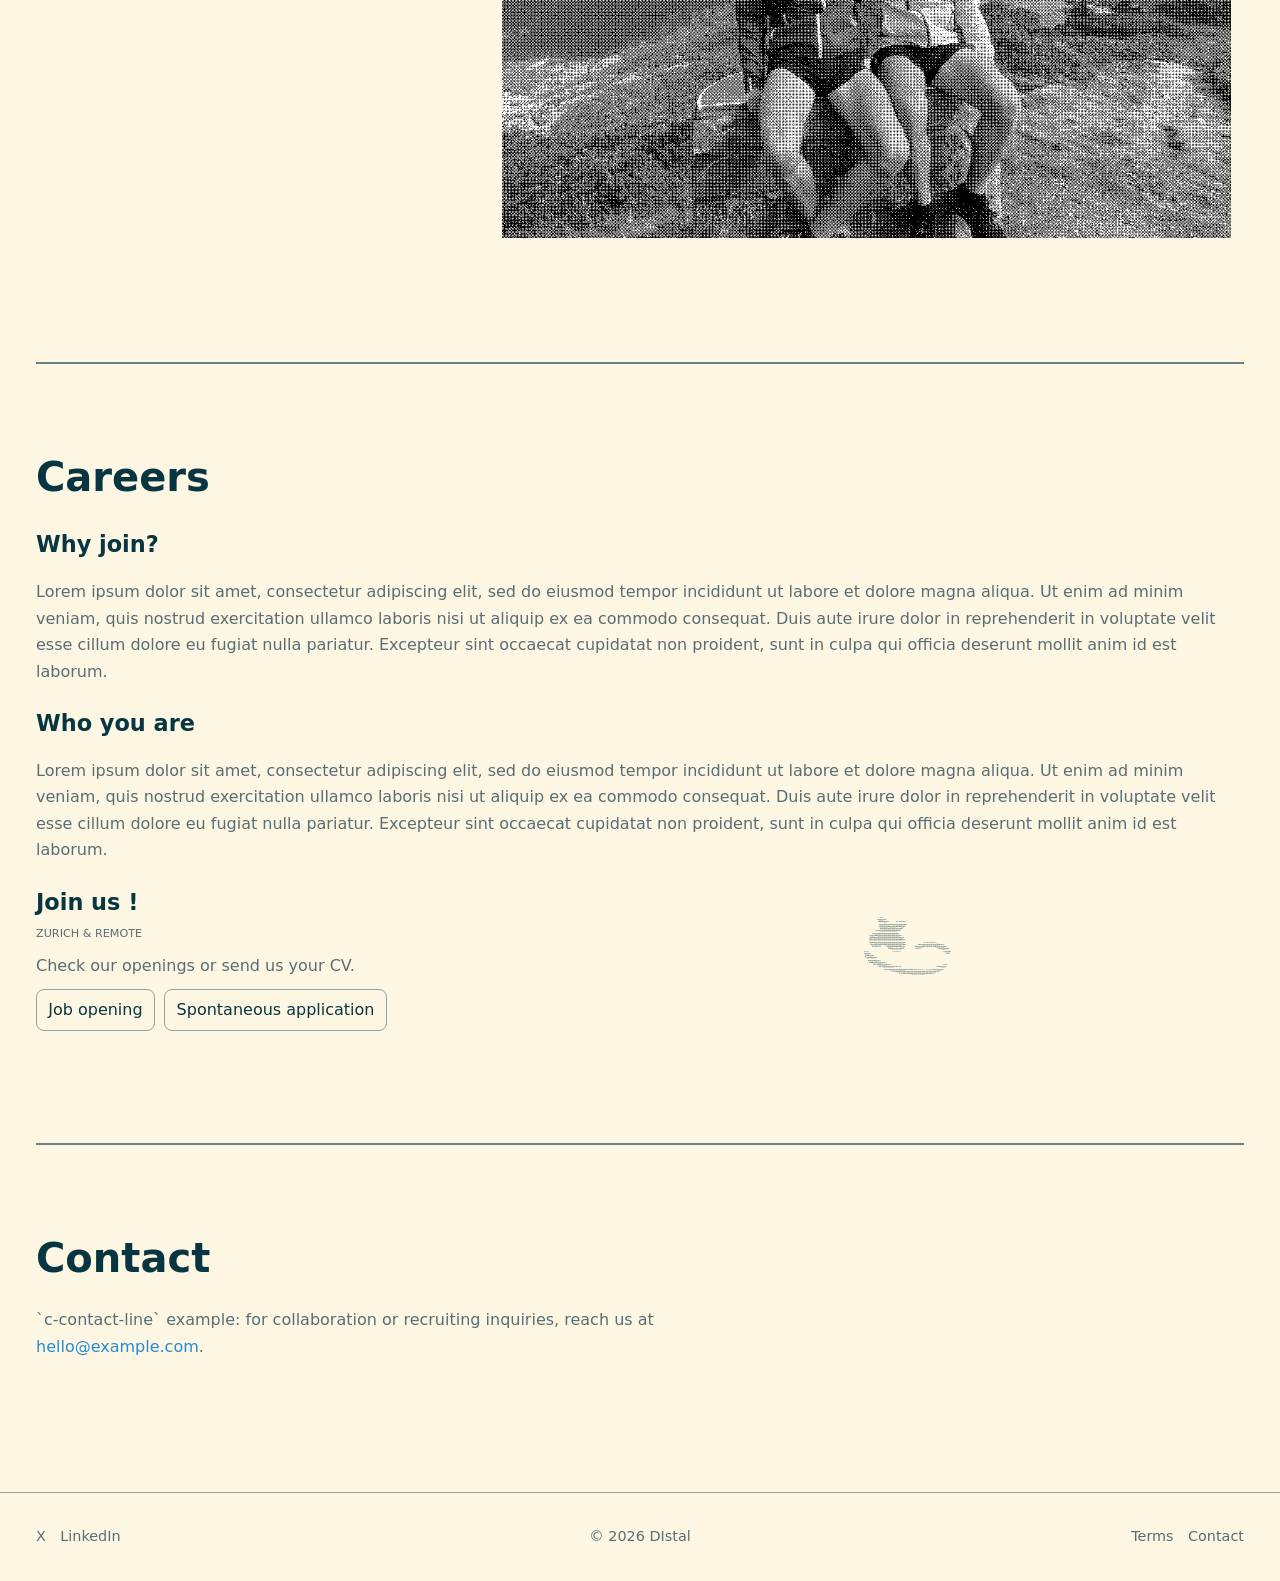
==== commit fda54ebb: "New anim" ====
--- a/public/index.html
+++ b/public/index.html
@@ -13,12 +13,12 @@
   <meta property="og:type" content="website" />
   <link rel="icon" type="image/png" href="/assets/img/logo.png" />
 
-  <!-- Theme entrypoint (swapped by JS) -->
+  <!-- JS swaps this theme stylesheet -->
   <link id="theme-css" rel="stylesheet" href="/assets/css/helios.css" />
 </head>
 
 <body class="page page-home">
-  <!-- Scroll progress -->
+  <!-- top progress bar -->
   <div id="progress" class="progress" aria-hidden="true"></div>
 
   <a class="skip-link" href="#content">Skip to content</a>
@@ -41,7 +41,7 @@
           <a href="#contact">Contact</a>
         </div>
 
-        <!-- Theme toggle -->
+        <!-- theme picker -->
         <label class="theme-label" for="theme-select">Theme</label>
         <select id="theme-select" class="theme-select" aria-label="Select theme">
           <option value="retro">retro</option>
@@ -78,7 +78,7 @@
         data-ext=".txt"
         data-pad="4"
         data-start="1"
-        data-total="300"
+        data-total="196"
         data-fps="30"
         data-preload="true"
       ><code>Loading…</code></pre>
